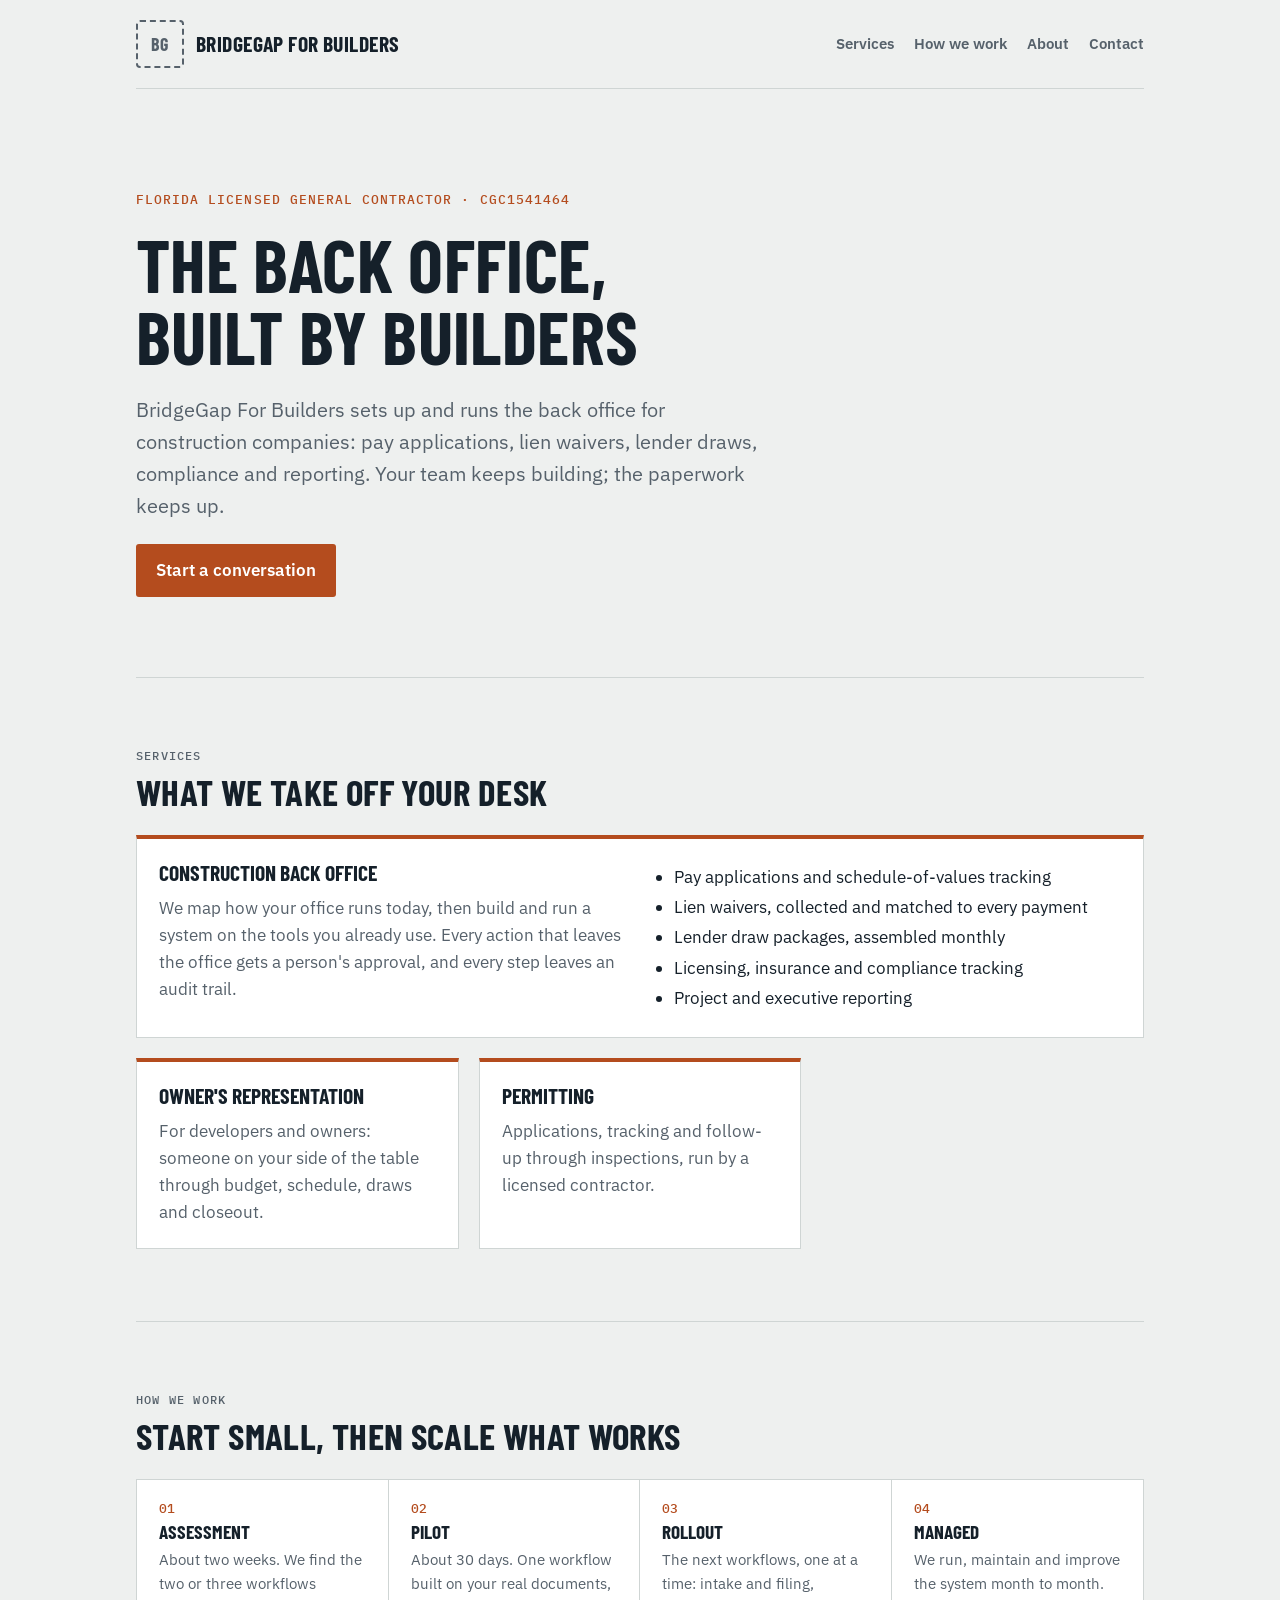
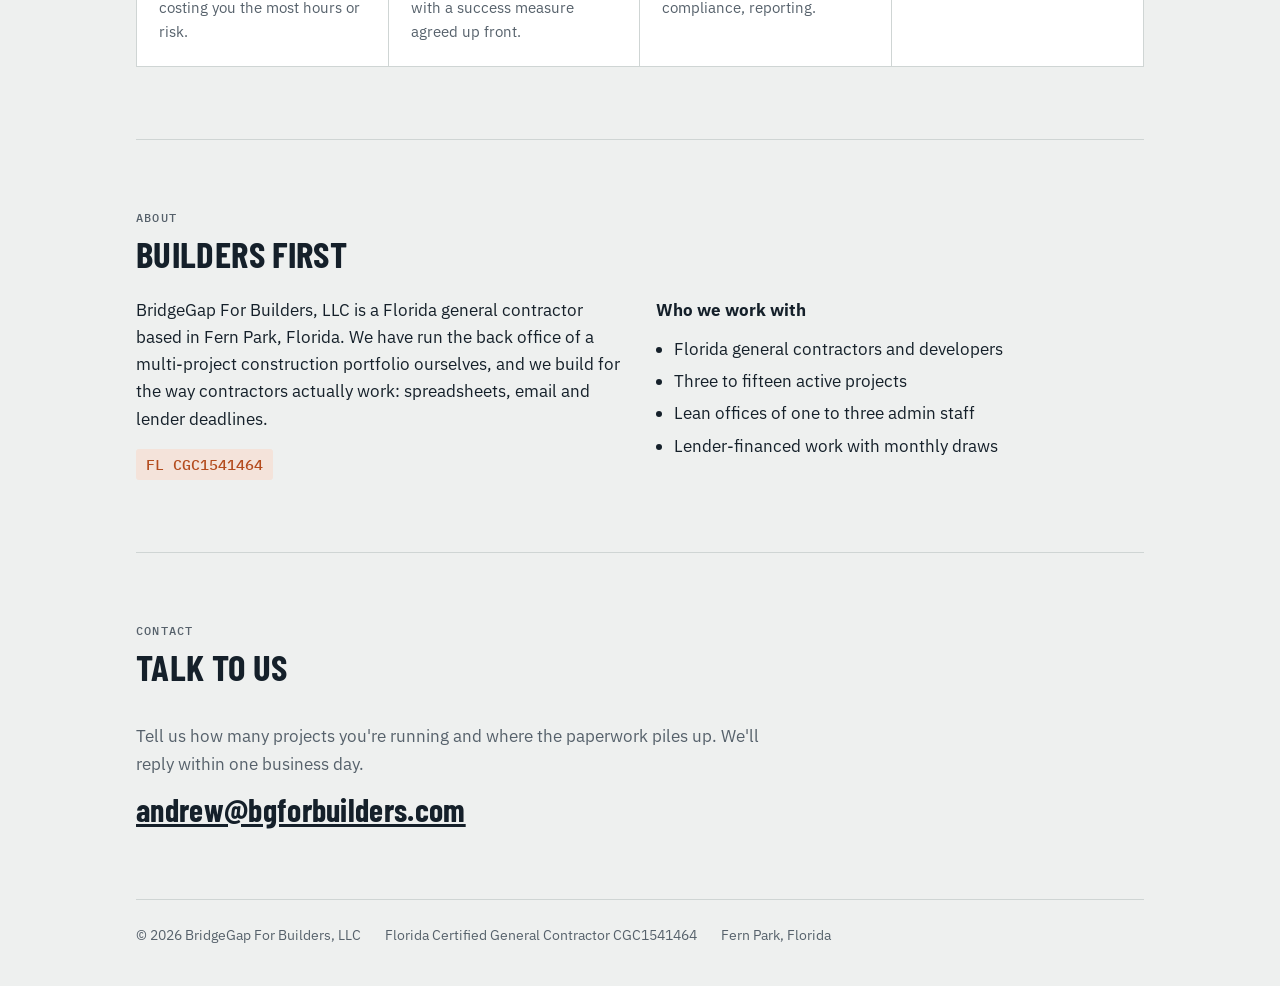
==== index.html @ 010c3341 "bgforbuilders.com one-page site (logo placeholder) Co-Authored-By: Claude Opus 5.5 <noreply@anthropi" ====
<!doctype html>
<html lang="en">
<head>
<meta charset="utf-8">
<meta name="viewport" content="width=device-width,initial-scale=1">
<title>BridgeGap For Builders</title>
<meta name="description" content="BridgeGap For Builders, LLC: a Florida-licensed general contractor (CGC1541464) that sets up and runs the back office for construction companies.">
<link rel="preconnect" href="https://fonts.googleapis.com">
<link rel="preconnect" href="https://fonts.gstatic.com" crossorigin>
<link rel="stylesheet" href="https://fonts.googleapis.com/css2?family=Barlow+Condensed:wght@600;700&family=IBM+Plex+Sans:wght@400;600&family=IBM+Plex+Mono:wght@500&display=swap">
<style>
/* Layout: a single page read top to bottom, like a job sign: who we are, what we do, how an engagement runs, how to reach us. */
:root{
  --paper:#eef0ef; --panel:#ffffff; --ink:#15202a; --muted:#56616b; --rule:#cfd5d4;
  --rust:#b44c1e; --rust-soft:#f4e3da;
  --f-display:"Barlow Condensed","Arial Narrow",system-ui,sans-serif;
  --f-body:"IBM Plex Sans","Segoe UI",system-ui,sans-serif;
  --f-mono:"IBM Plex Mono",ui-monospace,Consolas,monospace;
}
@media (prefers-color-scheme:dark){:root{
  --paper:#12181d; --panel:#1a2229; --ink:#e8ecee; --muted:#9aa6af; --rule:#2c363e;
  --rust:#e2875c; --rust-soft:#3a251b; color-scheme:dark}}
*{box-sizing:border-box}
html{scroll-behavior:smooth}
@media (prefers-reduced-motion:reduce){html{scroll-behavior:auto}}
body{margin:0;background:var(--paper);color:var(--ink);font:17px/1.6 var(--f-body)}
.wrap{max-width:68rem;margin:0 auto;padding-inline:clamp(16px,4vw,40px)}
a{color:inherit}
a:focus-visible{outline:2px solid var(--rust);outline-offset:3px}

/* header */
.top{display:flex;align-items:center;justify-content:space-between;gap:16px;flex-wrap:wrap;padding-block:20px;border-bottom:1px solid var(--rule)}
.brand{display:flex;align-items:center;gap:12px;text-decoration:none}
.logo-ph{width:48px;height:48px;border:2px dashed var(--muted);border-radius:4px;display:grid;place-items:center;font:700 18px/1 var(--f-display);color:var(--muted);letter-spacing:.04em}
.brand b{font:700 1.35rem/1 var(--f-display);letter-spacing:.02em;text-transform:uppercase}
nav{display:flex;gap:20px;flex-wrap:wrap}
nav a{text-decoration:none;font-weight:600;font-size:15px;color:var(--muted)}
nav a:hover{color:var(--ink)}

/* hero */
.hero{padding-block:clamp(48px,9vw,104px) clamp(40px,7vw,80px);display:grid;gap:22px;max-width:52rem}
.tag{font:500 13px/1 var(--f-mono);letter-spacing:.08em;text-transform:uppercase;color:var(--rust)}
h1{font:700 clamp(2.6rem,7vw,4.6rem)/.98 var(--f-display);margin:0;text-transform:uppercase;letter-spacing:.005em;text-wrap:balance}
.lede{font-size:clamp(1.05rem,2.2vw,1.25rem);color:var(--muted);margin:0;max-width:40rem}
.cta{display:inline-flex;align-items:center;gap:10px;justify-self:start;background:var(--rust);color:#fff;text-decoration:none;font-weight:600;padding:13px 20px;border-radius:3px}
.cta:hover{filter:brightness(1.08)}

section{padding-block:clamp(40px,7vw,72px);border-top:1px solid var(--rule)}
h2{font:700 clamp(1.7rem,4vw,2.3rem)/1.05 var(--f-display);text-transform:uppercase;margin:0 0 24px;letter-spacing:.01em}
.kicker{font:500 12px/1 var(--f-mono);letter-spacing:.1em;text-transform:uppercase;color:var(--muted);margin:0 0 10px}

/* services */
.svc{display:grid;grid-template-columns:repeat(auto-fit,minmax(min(100%,19rem),1fr));gap:20px}
.svc article{background:var(--panel);border:1px solid var(--rule);border-top:4px solid var(--rust);padding:22px;display:flex;flex-direction:column;gap:10px;min-width:0}
.svc h3{font:700 1.35rem/1.1 var(--f-display);text-transform:uppercase;margin:0}
.svc p{margin:0;color:var(--muted)}
.svc ul{margin:0;padding-left:1.1rem} .svc li{margin:3px 0}
.svc .lead{grid-column:1/-1}
@media (min-width:52rem){.svc .lead{display:grid;grid-template-columns:1fr 1fr;column-gap:32px;align-items:start}.svc .lead h3,.svc .lead>p:first-of-type{grid-column:1}.svc .lead ul{grid-column:2;grid-row:1/span 3}}

/* engagement steps: a real sequence */
.steps{list-style:none;margin:0;padding:0;display:grid;grid-template-columns:repeat(auto-fit,minmax(min(100%,14rem),1fr));gap:0;counter-reset:s;border:1px solid var(--rule);background:var(--panel)}
.steps li{counter-increment:s;padding:22px;border-right:1px solid var(--rule);display:flex;flex-direction:column;gap:6px;min-width:0}
.steps li:last-child{border-right:0}
@media (max-width:58rem){.steps li{border-right:0;border-bottom:1px solid var(--rule)}.steps li:last-child{border-bottom:0}}
.steps li::before{content:"0" counter(s);font:500 13px/1 var(--f-mono);color:var(--rust)}
.steps b{font:700 1.2rem/1.1 var(--f-display);text-transform:uppercase}
.steps span{color:var(--muted);font-size:15px}

.two{display:grid;grid-template-columns:repeat(auto-fit,minmax(min(100%,22rem),1fr));gap:32px}
.two p{margin:0 0 12px}
ul.fit{margin:0;padding-left:1.1rem} ul.fit li{margin:5px 0}
.licence{display:inline-block;font:500 15px/1 var(--f-mono);background:var(--rust-soft);color:var(--rust);padding:8px 10px;border-radius:3px;margin-top:4px}

.contact{display:grid;gap:14px;max-width:40rem}
.contact p{margin:0;color:var(--muted)}
.mail{font:700 clamp(1.4rem,4vw,2rem)/1.1 var(--f-display);letter-spacing:.01em;word-break:break-word}

footer{border-top:1px solid var(--rule);padding-block:24px 40px;color:var(--muted);font-size:14px;display:flex;flex-wrap:wrap;gap:8px 24px}
</style>
</head>
<body>
<div class="wrap">
  <header class="top">
    <a class="brand" href="#">
      <span class="logo-ph" aria-label="Logo placeholder">BG</span>
      <b>BridgeGap For Builders</b>
    </a>
    <nav aria-label="Sections">
      <a href="#services">Services</a>
      <a href="#how">How we work</a>
      <a href="#about">About</a>
      <a href="#contact">Contact</a>
    </nav>
  </header>

  <div class="hero">
    <span class="tag">Florida licensed general contractor · CGC1541464</span>
    <h1>The back office, built by builders</h1>
    <p class="lede">BridgeGap For Builders sets up and runs the back office for construction companies: pay applications, lien waivers, lender draws, compliance and reporting. Your team keeps building; the paperwork keeps up.</p>
    <a class="cta" href="#contact">Start a conversation</a>
  </div>

  <section id="services">
    <p class="kicker">Services</p>
    <h2>What we take off your desk</h2>
    <div class="svc">
      <article class="lead">
        <h3>Construction back office</h3>
        <p>We map how your office runs today, then build and run a system on the tools you already use. Every action that leaves the office gets a person's approval, and every step leaves an audit trail.</p>
        <ul>
          <li>Pay applications and schedule-of-values tracking</li>
          <li>Lien waivers, collected and matched to every payment</li>
          <li>Lender draw packages, assembled monthly</li>
          <li>Licensing, insurance and compliance tracking</li>
          <li>Project and executive reporting</li>
        </ul>
      </article>
      <article>
        <h3>Owner's representation</h3>
        <p>For developers and owners: someone on your side of the table through budget, schedule, draws and closeout.</p>
      </article>
      <article>
        <h3>Permitting</h3>
        <p>Applications, tracking and follow-up through inspections, run by a licensed contractor.</p>
      </article>
    </div>
  </section>

  <section id="how">
    <p class="kicker">How we work</p>
    <h2>Start small, then scale what works</h2>
    <ol class="steps">
      <li><b>Assessment</b><span>About two weeks. We find the two or three workflows costing you the most hours or risk.</span></li>
      <li><b>Pilot</b><span>About 30 days. One workflow built on your real documents, with a success measure agreed up front.</span></li>
      <li><b>Rollout</b><span>The next workflows, one at a time: intake and filing, compliance, reporting.</span></li>
      <li><b>Managed</b><span>We run, maintain and improve the system month to month.</span></li>
    </ol>
  </section>

  <section id="about">
    <p class="kicker">About</p>
    <h2>Builders first</h2>
    <div class="two">
      <div>
        <p>BridgeGap For Builders, LLC is a Florida general contractor based in Fern Park, Florida. We have run the back office of a multi-project construction portfolio ourselves, and we build for the way contractors actually work: spreadsheets, email and lender deadlines.</p>
        <span class="licence">FL CGC1541464</span>
      </div>
      <div>
        <p><b>Who we work with</b></p>
        <ul class="fit">
          <li>Florida general contractors and developers</li>
          <li>Three to fifteen active projects</li>
          <li>Lean offices of one to three admin staff</li>
          <li>Lender-financed work with monthly draws</li>
        </ul>
      </div>
    </div>
  </section>

  <section id="contact">
    <p class="kicker">Contact</p>
    <div class="contact">
      <h2>Talk to us</h2>
      <p>Tell us how many projects you're running and where the paperwork piles up. We'll reply within one business day.</p>
      <a class="mail" href="mailto:andrew@bgforbuilders.com">andrew@bgforbuilders.com</a>
    </div>
  </section>

  <footer>
    <span>© 2026 BridgeGap For Builders, LLC</span>
    <span>Florida Certified General Contractor CGC1541464</span>
    <span>Fern Park, Florida</span>
  </footer>
</div>
</body>
</html>
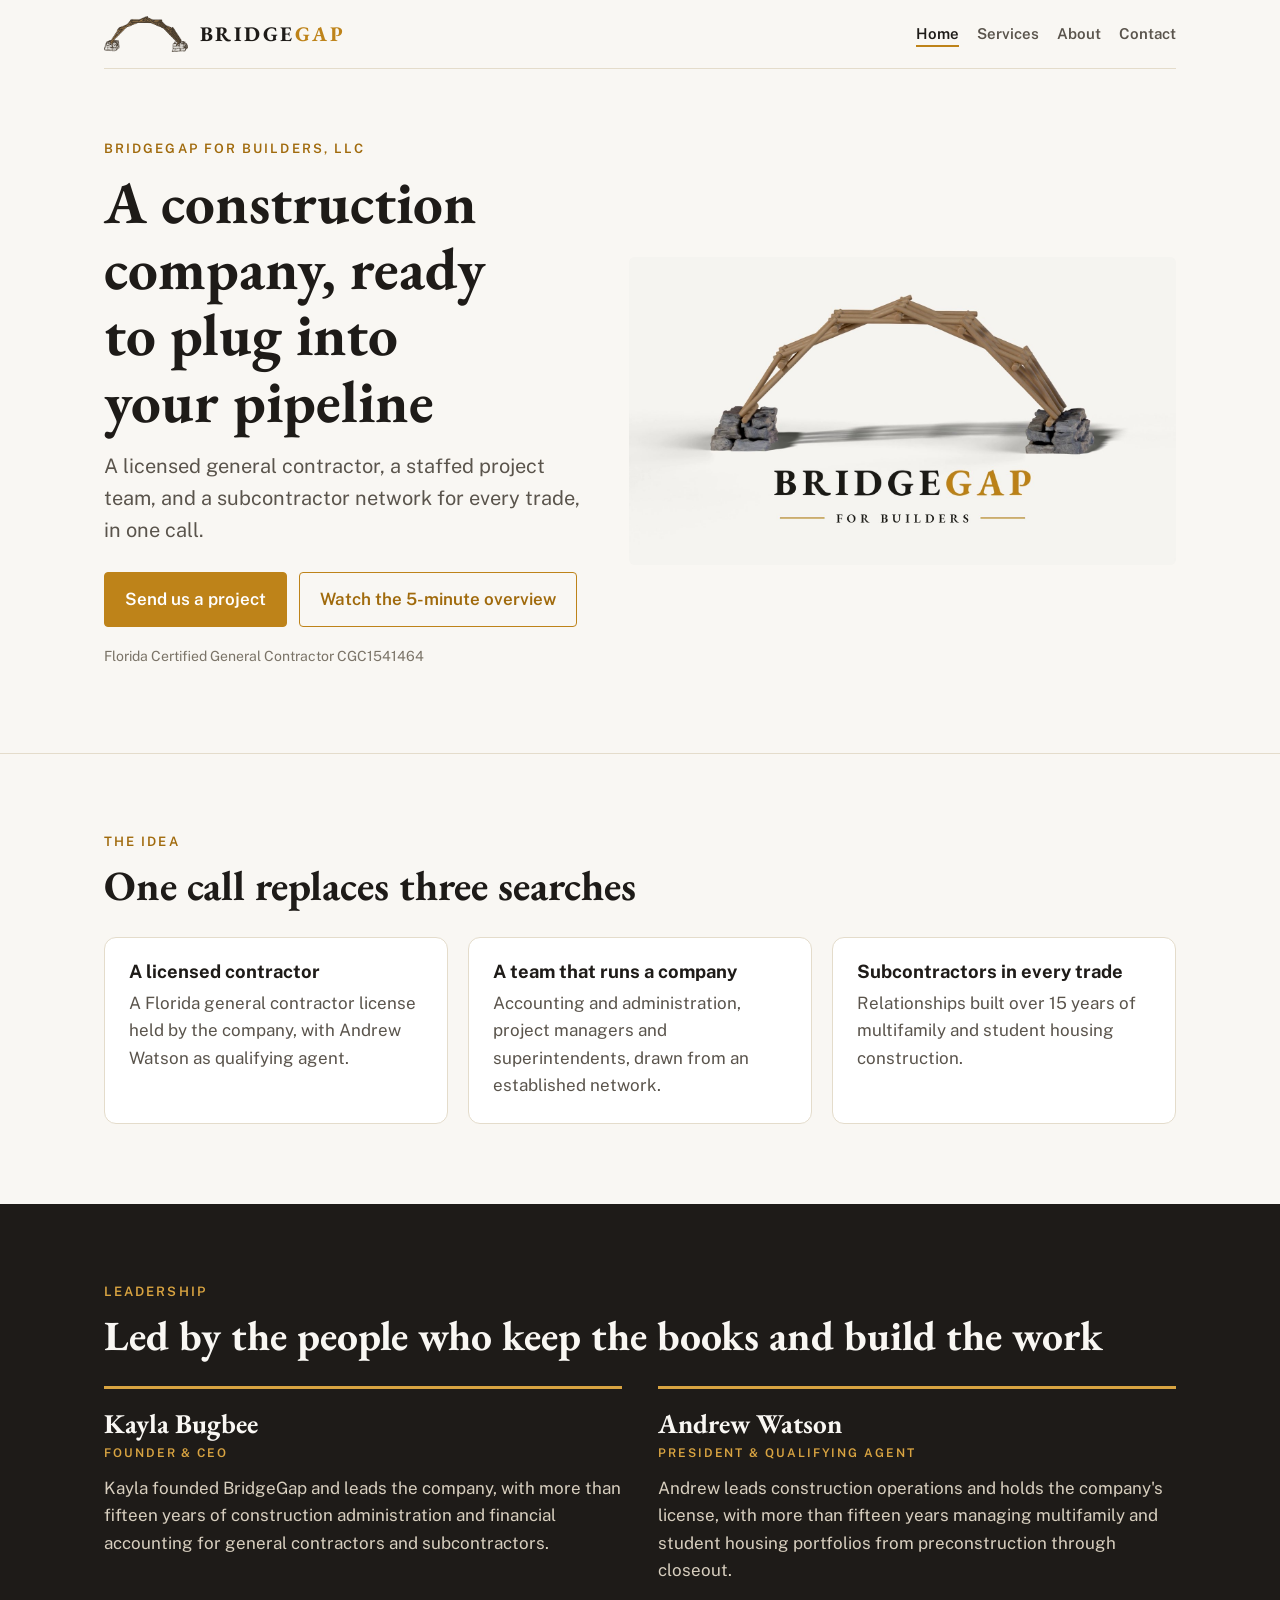
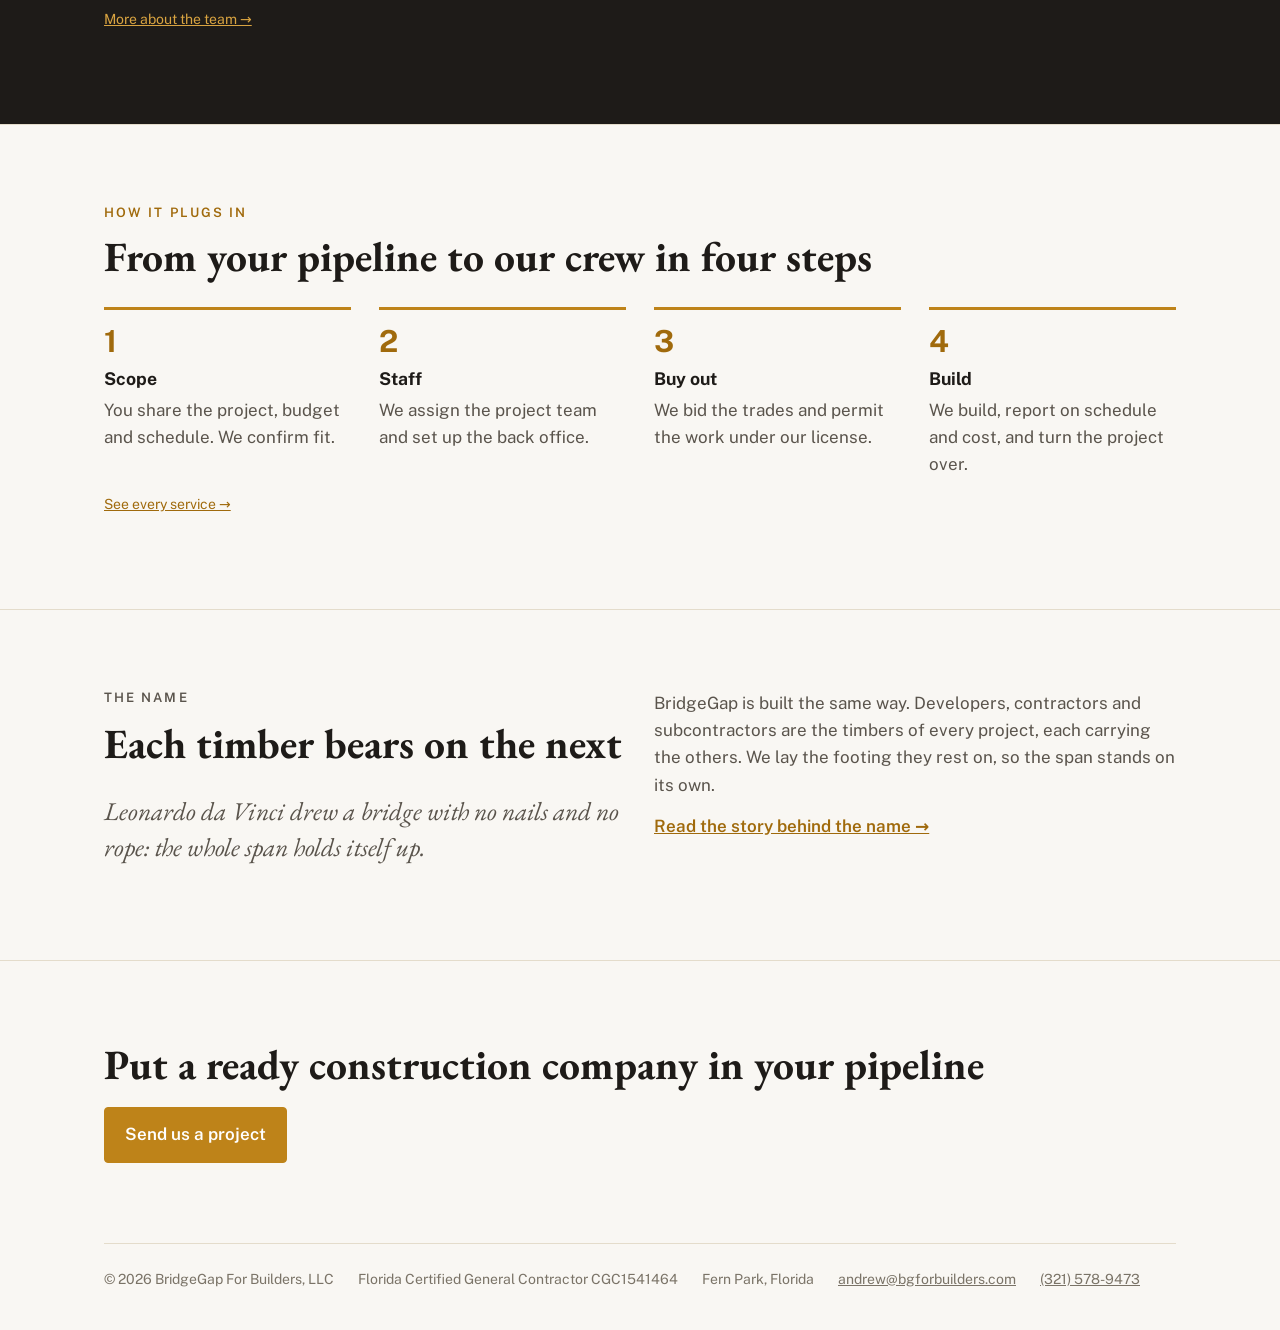
==== commit 37bb5d84: "Multi-page rebrand: Home, Services, About, Contact, 404 Built from Admin & Ops Business-Development/" ====
--- a/index.html
+++ b/index.html
@@ -4,173 +4,116 @@
 <meta charset="utf-8">
 <meta name="viewport" content="width=device-width,initial-scale=1">
 <title>BridgeGap For Builders</title>
-<meta name="description" content="BridgeGap For Builders, LLC: a Florida-licensed general contractor (CGC1541464) that sets up and runs the back office for construction companies.">
+<meta name="description" content="A Florida certified general contractor (CGC1541464) with a staffed project team and a subcontractor network, ready to plug into a developer's pipeline.">
+<meta property="og:title" content="BridgeGap For Builders">
+<meta property="og:description" content="A Florida certified general contractor (CGC1541464) with a staffed project team and a subcontractor network, ready to plug into a developer's pipeline.">
+<meta property="og:image" content="https://www.bgforbuilders.com/assets/og.jpg">
+<meta property="og:type" content="website">
 <link rel="preconnect" href="https://fonts.googleapis.com">
 <link rel="preconnect" href="https://fonts.gstatic.com" crossorigin>
-<link rel="stylesheet" href="https://fonts.googleapis.com/css2?family=Barlow+Condensed:wght@600;700&family=IBM+Plex+Sans:wght@400;600&family=IBM+Plex+Mono:wght@500&display=swap">
-<style>
-/* Layout: a single page read top to bottom, like a job sign: who we are, what we do, how an engagement runs, how to reach us. */
-:root{
-  --paper:#eef0ef; --panel:#ffffff; --ink:#15202a; --muted:#56616b; --rule:#cfd5d4;
-  --rust:#b44c1e; --rust-soft:#f4e3da;
-  --f-display:"Barlow Condensed","Arial Narrow",system-ui,sans-serif;
-  --f-body:"IBM Plex Sans","Segoe UI",system-ui,sans-serif;
-  --f-mono:"IBM Plex Mono",ui-monospace,Consolas,monospace;
-}
-@media (prefers-color-scheme:dark){:root{
-  --paper:#12181d; --panel:#1a2229; --ink:#e8ecee; --muted:#9aa6af; --rule:#2c363e;
-  --rust:#e2875c; --rust-soft:#3a251b; color-scheme:dark}}
-*{box-sizing:border-box}
-html{scroll-behavior:smooth}
-@media (prefers-reduced-motion:reduce){html{scroll-behavior:auto}}
-body{margin:0;background:var(--paper);color:var(--ink);font:17px/1.6 var(--f-body)}
-.wrap{max-width:68rem;margin:0 auto;padding-inline:clamp(16px,4vw,40px)}
-a{color:inherit}
-a:focus-visible{outline:2px solid var(--rust);outline-offset:3px}
-
-/* header */
-.top{display:flex;align-items:center;justify-content:space-between;gap:16px;flex-wrap:wrap;padding-block:20px;border-bottom:1px solid var(--rule)}
-.brand{display:flex;align-items:center;gap:12px;text-decoration:none}
-.logo-ph{width:48px;height:48px;border:2px dashed var(--muted);border-radius:4px;display:grid;place-items:center;font:700 18px/1 var(--f-display);color:var(--muted);letter-spacing:.04em}
-.brand b{font:700 1.35rem/1 var(--f-display);letter-spacing:.02em;text-transform:uppercase}
-nav{display:flex;gap:20px;flex-wrap:wrap}
-nav a{text-decoration:none;font-weight:600;font-size:15px;color:var(--muted)}
-nav a:hover{color:var(--ink)}
-
-/* hero */
-.hero{padding-block:clamp(48px,9vw,104px) clamp(40px,7vw,80px);display:grid;gap:22px;max-width:52rem}
-.tag{font:500 13px/1 var(--f-mono);letter-spacing:.08em;text-transform:uppercase;color:var(--rust)}
-h1{font:700 clamp(2.6rem,7vw,4.6rem)/.98 var(--f-display);margin:0;text-transform:uppercase;letter-spacing:.005em;text-wrap:balance}
-.lede{font-size:clamp(1.05rem,2.2vw,1.25rem);color:var(--muted);margin:0;max-width:40rem}
-.cta{display:inline-flex;align-items:center;gap:10px;justify-self:start;background:var(--rust);color:#fff;text-decoration:none;font-weight:600;padding:13px 20px;border-radius:3px}
-.cta:hover{filter:brightness(1.08)}
-
-section{padding-block:clamp(40px,7vw,72px);border-top:1px solid var(--rule)}
-h2{font:700 clamp(1.7rem,4vw,2.3rem)/1.05 var(--f-display);text-transform:uppercase;margin:0 0 24px;letter-spacing:.01em}
-.kicker{font:500 12px/1 var(--f-mono);letter-spacing:.1em;text-transform:uppercase;color:var(--muted);margin:0 0 10px}
-
-/* services */
-.svc{display:grid;grid-template-columns:repeat(auto-fit,minmax(min(100%,19rem),1fr));gap:20px}
-.svc article{background:var(--panel);border:1px solid var(--rule);border-top:4px solid var(--rust);padding:22px;display:flex;flex-direction:column;gap:10px;min-width:0}
-.svc h3{font:700 1.35rem/1.1 var(--f-display);text-transform:uppercase;margin:0}
-.svc p{margin:0;color:var(--muted)}
-.svc ul{margin:0;padding-left:1.1rem} .svc li{margin:3px 0}
-.svc .lead{grid-column:1/-1}
-@media (min-width:52rem){.svc .lead{display:grid;grid-template-columns:1fr 1fr;column-gap:32px;align-items:start}.svc .lead h3,.svc .lead>p:first-of-type{grid-column:1}.svc .lead ul{grid-column:2;grid-row:1/span 3}}
-
-/* engagement steps: a real sequence */
-.steps{list-style:none;margin:0;padding:0;display:grid;grid-template-columns:repeat(auto-fit,minmax(min(100%,14rem),1fr));gap:0;counter-reset:s;border:1px solid var(--rule);background:var(--panel)}
-.steps li{counter-increment:s;padding:22px;border-right:1px solid var(--rule);display:flex;flex-direction:column;gap:6px;min-width:0}
-.steps li:last-child{border-right:0}
-@media (max-width:58rem){.steps li{border-right:0;border-bottom:1px solid var(--rule)}.steps li:last-child{border-bottom:0}}
-.steps li::before{content:"0" counter(s);font:500 13px/1 var(--f-mono);color:var(--rust)}
-.steps b{font:700 1.2rem/1.1 var(--f-display);text-transform:uppercase}
-.steps span{color:var(--muted);font-size:15px}
-
-.two{display:grid;grid-template-columns:repeat(auto-fit,minmax(min(100%,22rem),1fr));gap:32px}
-.two p{margin:0 0 12px}
-ul.fit{margin:0;padding-left:1.1rem} ul.fit li{margin:5px 0}
-.licence{display:inline-block;font:500 15px/1 var(--f-mono);background:var(--rust-soft);color:var(--rust);padding:8px 10px;border-radius:3px;margin-top:4px}
-
-.contact{display:grid;gap:14px;max-width:40rem}
-.contact p{margin:0;color:var(--muted)}
-.mail{font:700 clamp(1.4rem,4vw,2rem)/1.1 var(--f-display);letter-spacing:.01em;word-break:break-word}
-
-footer{border-top:1px solid var(--rule);padding-block:24px 40px;color:var(--muted);font-size:14px;display:flex;flex-wrap:wrap;gap:8px 24px}
-</style>
+<link rel="stylesheet" href="https://fonts.googleapis.com/css2?family=EB+Garamond:ital,wght@0,500;0,600;0,700;1,400&family=Public+Sans:wght@400;600;700&display=swap">
+<link rel="stylesheet" href="assets/site.css">
 </head>
 <body>
 <div class="wrap">
   <header class="top">
-    <a class="brand" href="#">
-      <span class="logo-ph" aria-label="Logo placeholder">BG</span>
-      <b>BridgeGap For Builders</b>
+    <a class="brand" href="index.html">
+      <img src="assets/mark.png" width="84" height="36" alt="">
+      <span>Bridge<b>Gap</b></span>
     </a>
-    <nav aria-label="Sections">
-      <a href="#services">Services</a>
-      <a href="#how">How we work</a>
-      <a href="#about">About</a>
-      <a href="#contact">Contact</a>
-    </nav>
+    <nav aria-label="Main"><a href="index.html" aria-current="page">Home</a><a href="services.html">Services</a><a href="about.html">About</a><a href="contact.html">Contact</a></nav>
   </header>
+</div>
+<div class="wrap">
+  <div class="hero">
+    <div>
+      <p class="eyebrow">BridgeGap For Builders, LLC</p>
+      <h1>A construction company, ready to plug into your pipeline</h1>
+      <p class="lede">A licensed general contractor, a staffed project team, and a subcontractor network for every trade, in one call.</p>
+      <div class="actions">
+        <a class="btn solid" href="contact.html">Send us a project</a>
+        <a class="btn line" href="https://netorgft19913843-my.sharepoint.com/:v:/g/personal/andrew_bgforbuilders_com/IQCck_mI61bSQ5mAD1Hds7wqAaHrCgmL9otDY9VZOCg8VP4?e=DYeQAD" target="_blank" rel="noopener">Watch the 5-minute overview</a>
+      </div>
+      <p class="lic">Florida Certified General Contractor CGC1541464</p>
+    </div>
+    <figure><img src="assets/bridge-hero.jpg" width="1600" height="900" alt="Leonardo da Vinci's self-supporting timber bridge on two fieldstone bases, above the BridgeGap For Builders wordmark"></figure>
+  </div>
+</div>
 
-  <div class="hero">
-    <span class="tag">Florida licensed general contractor · CGC1541464</span>
-    <h1>The back office, built by builders</h1>
-    <p class="lede">BridgeGap For Builders sets up and runs the back office for construction companies: pay applications, lien waivers, lender draws, compliance and reporting. Your team keeps building; the paperwork keeps up.</p>
-    <a class="cta" href="#contact">Start a conversation</a>
+<section id="idea">
+  <div class="wrap">
+    <p class="eyebrow">The idea</p>
+    <h2>One call replaces three searches</h2>
+    <div class="cards">
+      <div class="card"><h3>A licensed contractor</h3><p>A Florida general contractor license held by the company, with Andrew Watson as qualifying agent.</p></div>
+      <div class="card"><h3>A team that runs a company</h3><p>Accounting and administration, project managers and superintendents, drawn from an established network.</p></div>
+      <div class="card"><h3>Subcontractors in every trade</h3><p>Relationships built over 15 years of multifamily and student housing construction.</p></div>
+    </div>
   </div>
+</section>
 
-  <section id="services">
-    <p class="kicker">Services</p>
-    <h2>What we take off your desk</h2>
-    <div class="svc">
-      <article class="lead">
-        <h3>Construction back office</h3>
-        <p>We map how your office runs today, then build and run a system on the tools you already use. Every action that leaves the office gets a person's approval, and every step leaves an audit trail.</p>
-        <ul>
-          <li>Pay applications and schedule-of-values tracking</li>
-          <li>Lien waivers, collected and matched to every payment</li>
-          <li>Lender draw packages, assembled monthly</li>
-          <li>Licensing, insurance and compliance tracking</li>
-          <li>Project and executive reporting</li>
-        </ul>
-      </article>
-      <article>
-        <h3>Owner's representation</h3>
-        <p>For developers and owners: someone on your side of the table through budget, schedule, draws and closeout.</p>
-      </article>
-      <article>
-        <h3>Permitting</h3>
-        <p>Applications, tracking and follow-up through inspections, run by a licensed contractor.</p>
-      </article>
-    </div>
-  </section>
-
-  <section id="how">
-    <p class="kicker">How we work</p>
-    <h2>Start small, then scale what works</h2>
-    <ol class="steps">
-      <li><b>Assessment</b><span>About two weeks. We find the two or three workflows costing you the most hours or risk.</span></li>
-      <li><b>Pilot</b><span>About 30 days. One workflow built on your real documents, with a success measure agreed up front.</span></li>
-      <li><b>Rollout</b><span>The next workflows, one at a time: intake and filing, compliance, reporting.</span></li>
-      <li><b>Managed</b><span>We run, maintain and improve the system month to month.</span></li>
-    </ol>
-  </section>
-
-  <section id="about">
-    <p class="kicker">About</p>
-    <h2>Builders first</h2>
-    <div class="two">
-      <div>
-        <p>BridgeGap For Builders, LLC is a Florida general contractor based in Fern Park, Florida. We have run the back office of a multi-project construction portfolio ourselves, and we build for the way contractors actually work: spreadsheets, email and lender deadlines.</p>
-        <span class="licence">FL CGC1541464</span>
+<section class="dark">
+  <div class="wrap">
+    <p class="eyebrow">Leadership</p>
+    <h2>Led by the people who keep the books and build the work</h2>
+    <div class="people">
+      <div class="person">
+        <h3>Kayla Bugbee</h3>
+        <p class="role">Founder &amp; CEO</p>
+        <p>Kayla founded BridgeGap and leads the company, with more than fifteen years of construction administration and financial accounting for general contractors and subcontractors.</p>
       </div>
-      <div>
-        <p><b>Who we work with</b></p>
-        <ul class="fit">
-          <li>Florida general contractors and developers</li>
-          <li>Three to fifteen active projects</li>
-          <li>Lean offices of one to three admin staff</li>
-          <li>Lender-financed work with monthly draws</li>
-        </ul>
+      <div class="person">
+        <h3>Andrew Watson</h3>
+        <p class="role">President &amp; Qualifying Agent</p>
+        <p>Andrew leads construction operations and holds the company's license, with more than fifteen years managing multifamily and student housing portfolios from preconstruction through closeout.</p>
       </div>
     </div>
-  </section>
+    <p class="note"><a href="about.html" style="color:var(--gold-hi)">More about the team &rarr;</a></p>
+  </div>
+</section>
 
-  <section id="contact">
-    <p class="kicker">Contact</p>
-    <div class="contact">
-      <h2>Talk to us</h2>
-      <p>Tell us how many projects you're running and where the paperwork piles up. We'll reply within one business day.</p>
-      <a class="mail" href="mailto:andrew@bgforbuilders.com">andrew@bgforbuilders.com</a>
+<section>
+  <div class="wrap">
+    <p class="eyebrow">How it plugs in</p>
+    <h2>From your pipeline to our crew in four steps</h2>
+    <ol class="steps">
+      <li><b>Scope</b><span>You share the project, budget and schedule. We confirm fit.</span></li>
+      <li><b>Staff</b><span>We assign the project team and set up the back office.</span></li>
+      <li><b>Buy out</b><span>We bid the trades and permit the work under our license.</span></li>
+      <li><b>Build</b><span>We build, report on schedule and cost, and turn the project over.</span></li>
+    </ol>
+    <p class="note"><a href="services.html" style="color:var(--gold-ink)">See every service &rarr;</a></p>
+  </div>
+</section>
+
+<section>
+  <div class="wrap split">
+    <div>
+      <p class="eyebrow">The name</p>
+      <h2>Each timber bears on the next</h2>
+      <p class="quote">Leonardo da Vinci drew a bridge with no nails and no rope: the whole span holds itself up.</p>
     </div>
-  </section>
+    <div>
+      <p>BridgeGap is built the same way. Developers, contractors and subcontractors are the timbers of every project, each carrying the others. We lay the footing they rest on, so the span stands on its own.</p>
+      <p><a href="about.html#name" style="color:var(--gold-ink);font-weight:600">Read the story behind the name &rarr;</a></p>
+    </div>
+  </div>
+</section>
 
+<section>
+  <div class="wrap cta-band">
+    <h2>Put a ready construction company in your pipeline</h2>
+    <a class="btn solid" href="contact.html">Send us a project</a>
+  </div>
+</section>
+
+<div class="wrap">
   <footer>
-    <span>© 2026 BridgeGap For Builders, LLC</span>
+    <span>&copy; 2026 BridgeGap For Builders, LLC</span>
     <span>Florida Certified General Contractor CGC1541464</span>
     <span>Fern Park, Florida</span>
+    <span><a href="mailto:andrew@bgforbuilders.com">andrew@bgforbuilders.com</a></span>
+    <span><a href="tel:+13215789473">(321) 578-9473</a></span>
   </footer>
 </div>
 </body>
--- a/assets/site.css
+++ b/assets/site.css
@@ -0,0 +1,122 @@
+/* One page, read like the pitch deck: the idea, who leads it, what a developer gets, how it plugs in, where the name comes from. */
+:root{
+  --paper:#F9F7F3; --panel:#FFFFFF; --ink:#1E1B18; --muted:#5A544C; --soft:#7A7367; --rule:#E4DCCB;
+  --gold:#BE8319; --gold-ink:#A06A0C; --gold-hi:#D9A441; --night:#1E1B18; --night-ink:#F9F7F3; --night-muted:#D8CFBF;
+  --f-serif:"EB Garamond",Georgia,"Times New Roman",serif;
+  --f-sans:"Public Sans","Segoe UI",system-ui,sans-serif;
+}
+/* Light only, like the deck: cream pages with dark bands for emphasis. The engraved mark disappears on a dark page. */
+:root{color-scheme:light}
+*{box-sizing:border-box}
+html{scroll-behavior:smooth}
+@media (prefers-reduced-motion:reduce){html{scroll-behavior:auto}}
+body{margin:0;background:var(--paper);color:var(--ink);font:17px/1.6 var(--f-sans)}
+img{max-width:100%;height:auto;display:block}
+.wrap{max-width:72rem;margin:0 auto;padding-inline:clamp(16px,4vw,40px)}
+a{color:inherit}
+a:focus-visible{outline:2px solid var(--gold);outline-offset:3px}
+h1,h2,h3{font-family:var(--f-serif);font-weight:700;line-height:1.12;margin:0;text-wrap:balance}
+.eyebrow{font:600 13px/1.2 var(--f-sans);letter-spacing:.16em;text-transform:uppercase;color:var(--gold-ink);margin:0 0 12px}
+
+/* header */
+.top{display:flex;align-items:center;justify-content:space-between;gap:16px;flex-wrap:wrap;padding-block:16px;border-bottom:1px solid var(--rule)}
+.brand{display:flex;align-items:center;gap:12px;text-decoration:none}
+.brand img{width:84px}
+.brand span{font:700 1.3rem/1 var(--f-serif);letter-spacing:.12em;text-transform:uppercase}
+.brand span b{color:var(--gold)}
+nav{display:flex;gap:18px;flex-wrap:wrap}
+nav a{text-decoration:none;font-weight:600;font-size:15px;color:var(--muted)}
+nav a:hover{color:var(--ink)}
+
+/* hero */
+.hero{display:grid;gap:28px;align-items:center;padding-block:clamp(36px,6vw,72px)}
+@media (min-width:60rem){.hero{grid-template-columns:1fr 1.1fr}}
+.hero h1{font-size:clamp(2.3rem,5.2vw,3.7rem)}
+.lede{font-size:clamp(1.05rem,2vw,1.25rem);color:var(--muted);margin:16px 0 26px;max-width:36rem}
+.actions{display:flex;gap:12px;flex-wrap:wrap}
+.btn{display:inline-flex;align-items:center;gap:8px;text-decoration:none;font-weight:600;padding:13px 20px;border-radius:4px;border:1.5px solid var(--gold)}
+.btn.solid{background:var(--gold);color:#fff}
+.btn.solid:hover{filter:brightness(1.06)}
+.btn.line{color:var(--gold-ink)}
+.btn.line:hover{background:color-mix(in srgb,var(--gold) 10%,transparent)}
+.hero figure{margin:0;border-radius:6px;overflow:hidden;background:#F6F4F0}
+.hero .lic{font-size:14px;color:var(--soft);margin-top:18px}
+
+section{padding-block:clamp(44px,7vw,80px);border-top:1px solid var(--rule)}
+section h2{font-size:clamp(1.8rem,3.6vw,2.6rem);margin-bottom:28px}
+.cards{display:grid;grid-template-columns:repeat(auto-fit,minmax(min(100%,17rem),1fr));gap:20px}
+.card{background:var(--panel);border:1px solid var(--rule);border-radius:12px;padding:24px;min-width:0}
+.card h3{font-family:var(--f-sans);font-size:1.15rem;margin-bottom:8px}
+.card p{margin:0;color:var(--muted)}
+
+/* leadership, dark band like the deck's dark slides */
+.dark{background:var(--night);color:var(--night-ink);border-top:0}
+.dark .eyebrow{color:var(--gold-hi)}
+.people{display:grid;grid-template-columns:repeat(auto-fit,minmax(min(100%,22rem),1fr));gap:36px}
+.person{border-top:3px solid var(--gold-hi);padding-top:20px}
+.person h3{font-size:1.7rem}
+.person .role{font:600 12px/1.3 var(--f-sans);letter-spacing:.16em;text-transform:uppercase;color:var(--gold-hi);margin:6px 0 14px}
+.person p{margin:0 0 10px;color:var(--night-muted)}
+.stats{display:flex;gap:28px;flex-wrap:wrap;margin-top:16px}
+.stats div{min-width:6rem}
+.stats b{display:block;font:700 2rem/1 var(--f-sans);color:var(--night-ink)}
+.stats span{font-size:14px;color:var(--night-muted)}
+
+/* modules table */
+.mods{width:100%;border-collapse:collapse;font-size:16px}
+.mods th{font-weight:700;color:var(--gold-ink);text-align:left;padding:0 24px 12px 0;border-bottom:1px solid var(--gold)}
+.mods td{padding:14px 24px 14px 0;border-bottom:1px solid var(--rule);vertical-align:top}
+.mods td:first-child{font-weight:600;white-space:nowrap}
+@media (max-width:40rem){.mods,.mods tbody,.mods tr,.mods td{display:block}.mods thead{display:none}.mods td:first-child{padding-bottom:0;border:0;white-space:normal}}
+
+.split{display:grid;gap:28px}
+@media (min-width:56rem){.split{grid-template-columns:1fr 1fr;align-items:start}}
+.split p{margin:0 0 14px;color:var(--muted)}
+
+/* steps */
+.steps{list-style:none;margin:0;padding:0;display:grid;grid-template-columns:repeat(auto-fit,minmax(min(100%,14rem),1fr));gap:28px;counter-reset:s}
+.steps li{counter-increment:s;border-top:3px solid var(--gold);padding-top:16px}
+.steps li::before{content:counter(s);display:block;font:700 1.9rem/1 var(--f-sans);color:var(--gold-ink);margin-bottom:8px}
+.steps b{display:block;font-size:1.1rem;margin-bottom:4px}
+.steps span{color:var(--muted)}
+
+/* the name */
+.sheet{margin:0 0 24px;border-radius:6px;overflow:hidden;border:1px solid var(--rule)}
+.quote{font:italic 400 clamp(1.25rem,2.4vw,1.6rem)/1.4 var(--f-serif);margin:0 0 14px;color:var(--ink)}
+
+/* credentials */
+.creds{display:grid;grid-template-columns:repeat(auto-fit,minmax(min(100%,20rem),1fr));gap:28px}
+.creds h3{font-family:var(--f-sans);font-size:1rem;color:var(--gold-ink);margin-bottom:8px}
+.creds ul{margin:0;padding-left:1.1rem;color:var(--muted)}
+.creds li{margin:4px 0}
+
+.contact{display:grid;gap:10px;max-width:44rem}
+.contact p{margin:0;color:var(--muted)}
+.contact .big{font:700 clamp(1.4rem,3.4vw,2rem)/1.2 var(--f-serif);text-decoration:none;word-break:break-word}
+.contact .big:hover{color:var(--gold-ink)}
+
+footer{border-top:1px solid var(--rule);padding-block:24px 40px;color:var(--soft);font-size:14px;display:flex;flex-wrap:wrap;gap:8px 24px}
+
+/* nav state, page heads, forms (multi-page additions) */
+nav a[aria-current="page"]{color:var(--ink);text-decoration:underline;text-decoration-color:var(--gold);text-underline-offset:6px;text-decoration-thickness:2px}
+.pagehead{padding-block:clamp(36px,6vw,64px) clamp(8px,2vw,16px)}
+.pagehead h1{font-size:clamp(2.2rem,5vw,3.4rem);max-width:48rem}
+.pagehead .lede{margin-bottom:0}
+.note{font-size:14px;color:var(--soft);margin-top:14px}
+.dark .note{color:var(--night-muted)}
+.bignums{display:grid;grid-template-columns:repeat(auto-fit,minmax(min(100%,11rem),1fr));gap:20px}
+.bignums div{background:var(--panel);border:1px solid var(--rule);border-radius:12px;padding:22px}
+.bignums b{display:block;font:700 2.4rem/1 var(--f-sans)}
+.bignums span{color:var(--muted)}
+.checks{margin:0;padding-left:1.2rem;color:var(--muted)} .checks li{margin:6px 0}
+.cta-band{display:flex;align-items:center;justify-content:space-between;gap:20px;flex-wrap:wrap}
+.cta-band h2{margin:0}
+form.contact-form{display:grid;gap:16px;max-width:40rem}
+.contact-form label{display:grid;gap:6px;font-weight:600;font-size:15px}
+.contact-form input,.contact-form select,.contact-form textarea{font:inherit;color:var(--ink);background:var(--panel);border:1px solid var(--rule);border-radius:6px;padding:11px 12px}
+.contact-form input:focus,.contact-form select:focus,.contact-form textarea:focus{outline:2px solid var(--gold);outline-offset:1px;border-color:var(--gold)}
+.contact-form textarea{min-height:9rem;resize:vertical}
+.contact-form .row{display:grid;gap:16px;grid-template-columns:repeat(auto-fit,minmax(min(100%,15rem),1fr))}
+.contact-form button{justify-self:start;font:inherit;font-weight:600;cursor:pointer}
+.side p{margin:0 0 6px;color:var(--muted)}
+.side a{font-weight:600;text-decoration:none;color:var(--gold-ink)}
